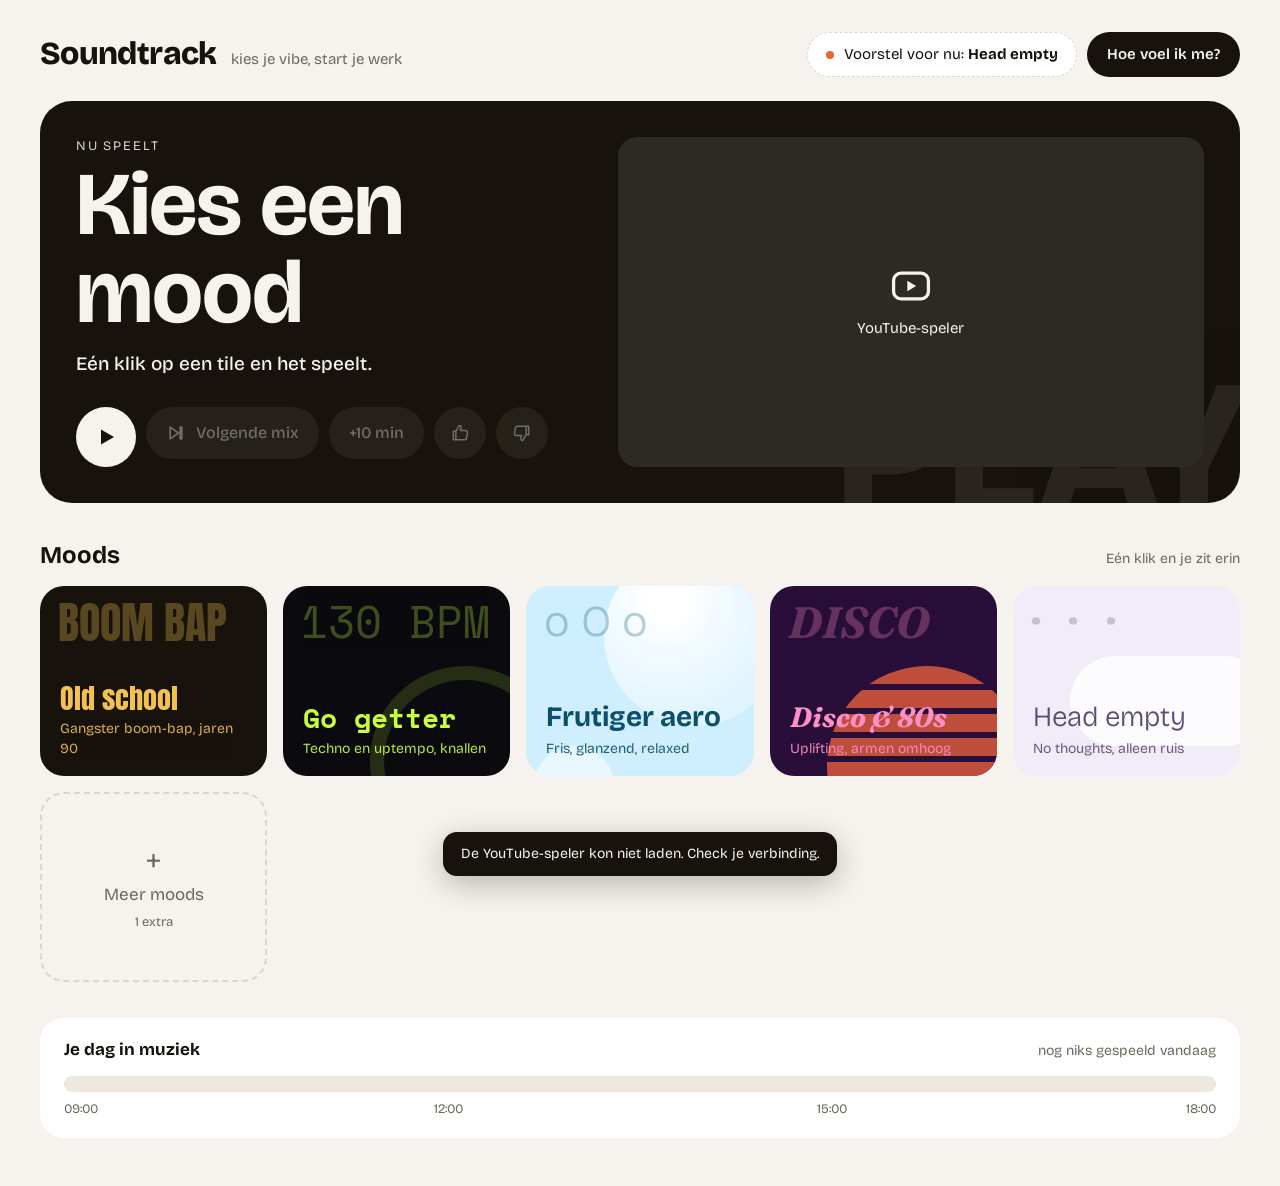
==== index.html @ cbe95373 "Soundtrack MVP: mood-muziekdashboard met YouTube-speler en PWA Co-Authored-By: Claude Opus 5.5 <nore" ====
<!doctype html>
<html lang="nl">
<head>
  <meta charset="utf-8">
  <meta name="viewport" content="width=device-width, initial-scale=1, viewport-fit=cover">
  <title>Soundtrack</title>
  <meta name="description" content="Kies je vibe, start je werk.">
  <meta name="theme-color" content="#F6F3EE">
  <link rel="manifest" href="manifest.json">
  <link rel="icon" href="icons/icon.svg" type="image/svg+xml">
  <link rel="apple-touch-icon" href="icons/icon-192.png">
  <link rel="preconnect" href="https://fonts.googleapis.com">
  <link rel="preconnect" href="https://fonts.gstatic.com" crossorigin>
  <link href="https://fonts.googleapis.com/css2?family=Anton&family=Bricolage+Grotesque:opsz,wght@12..96,300..800&family=Fraunces:ital,opsz,wght@1,9..144,600..800&family=Space+Mono:wght@400;700&display=swap" rel="stylesheet">
  <link rel="stylesheet" href="style.css">
</head>
<body>
  <div class="page">
    <header class="top">
      <h1 class="brand">Soundtrack <span>kies je vibe, start je werk</span></h1>
      <div class="top-actions">
        <button class="chip" id="suggestChip" type="button">
          <span class="dot" aria-hidden="true"></span>
          <span>Voorstel<span class="hide-sm"> voor nu</span>: <strong id="suggestName">…</strong></span>
        </button>
        <div class="feel-wrap">
          <button class="btn-dark" id="feelBtn" type="button" aria-expanded="false" aria-controls="feelPop">Hoe voel ik me?</button>
          <div class="feel-pop" id="feelPop" hidden>
            <p class="feel-q">Hoe voel je je nu?</p>
            <div class="feel-options" id="feelOptions"></div>
            <p class="feel-result" id="feelResult" hidden></p>
          </div>
        </div>
      </div>
    </header>

    <section class="now is-idle" id="now" aria-live="polite">
      <div class="now-word" id="nowWord" aria-hidden="true">PLAY</div>
      <div class="now-info">
        <p class="now-label">Nu speelt</p>
        <h2 class="now-name" id="nowName">Kies een mood</h2>
        <p class="now-sub" id="nowSub">Eén klik op een tile en het speelt.</p>
        <p class="now-meta" id="nowMeta"></p>
        <p class="now-notice" id="nowNotice" hidden></p>
        <div class="controls">
          <button class="ctl ctl-play" id="btnPlay" type="button" aria-label="Afspelen" title="Afspelen / pauze (spatie)" disabled>
            <svg class="i-play" viewBox="0 0 24 24" aria-hidden="true"><path d="M7 4.5v15l13-7.5z"/></svg>
            <svg class="i-pause" viewBox="0 0 24 24" aria-hidden="true"><path d="M7 4h3.5v16H7zM13.5 4H17v16h-3.5z"/></svg>
          </button>
          <button class="ctl ctl-text" id="btnNext" type="button" title="Volgende mix (N)" disabled>
            <svg viewBox="0 0 24 24" aria-hidden="true"><path d="M5 5v14l10-7zM17 5h2v14h-2z" fill="none" stroke="currentColor" stroke-width="2" stroke-linejoin="round"/></svg>
            Volgende mix
          </button>
          <button class="ctl ctl-text" id="btnSkip" type="button" title="10 minuten vooruit" disabled>+10 min</button>
          <button class="ctl ctl-round" id="btnUp" type="button" aria-label="Duim omhoog" aria-pressed="false" title="Vind ik goed" disabled>
            <svg viewBox="0 0 24 24" aria-hidden="true"><path d="M7 10v10H4V10zM7 10l4-7c1.7 0 2.6 1.2 2.2 2.8L12.5 9H19a2 2 0 0 1 2 2.3l-1.2 7A2 2 0 0 1 17.8 20H7" fill="none" stroke="currentColor" stroke-width="1.8" stroke-linejoin="round"/></svg>
          </button>
          <button class="ctl ctl-round" id="btnDown" type="button" aria-label="Duim omlaag" aria-pressed="false" title="Minder vaak" disabled>
            <svg viewBox="0 0 24 24" aria-hidden="true"><path d="M17 14V4h3v10zM17 14l-4 7c-1.7 0-2.6-1.2-2.2-2.8l.7-3.2H5a2 2 0 0 1-2-2.3l1.2-7A2 2 0 0 1 6.2 4H17" fill="none" stroke="currentColor" stroke-width="1.8" stroke-linejoin="round"/></svg>
          </button>
        </div>
      </div>
      <div class="now-player">
        <div class="player-frame">
          <div id="player"></div>
          <div class="player-empty" id="playerEmpty">
            <svg viewBox="0 0 24 24" aria-hidden="true"><rect x="2.5" y="5" width="19" height="14" rx="4" fill="none" stroke="currentColor" stroke-width="1.8"/><path d="M10 9.2v5.6l4.8-2.8z" fill="currentColor"/></svg>
            <span>YouTube-speler</span>
          </div>
        </div>
      </div>
    </section>

    <section class="moods">
      <div class="section-head">
        <h2>Moods</h2>
        <span class="muted">Eén klik en je zit erin</span>
      </div>
      <div class="grid" id="grid"></div>
    </section>

    <section class="day card">
      <div class="section-head">
        <h3>Je dag in muziek</h3>
        <span class="muted" id="dayTotal"></span>
      </div>
      <div class="timeline" id="timeline"></div>
      <div class="ticks" id="ticks"></div>
    </section>
  </div>

  <div class="toast" id="toast" role="status" hidden></div>

  <script src="moods.js"></script>
  <script src="app.js"></script>
</body>
</html>
---- style.css ----
:root {
  --page: #F6F3EE;
  --ink: #17130C;
  --muted: #6E675D;
  --line: #DCD5CA;
  --card: #FFFFFF;
  --chip-dot: #E8692A;
  --ui: 'Bricolage Grotesque', system-ui, -apple-system, 'Segoe UI', sans-serif;

  /* Actieve mood, wordt door app.js gezet */
  --m-bg: #17130C;
  --m-fg: #F6F3EE;
  --m-font: var(--ui);
  --m-weight: 700;
  --m-style: normal;
}

* { box-sizing: border-box; }

html { -webkit-text-size-adjust: 100%; }

body {
  margin: 0;
  background: var(--page);
  color: var(--ink);
  font-family: var(--ui);
  font-size: 16px;
  line-height: 1.4;
}

button { font: inherit; color: inherit; cursor: pointer; }
button:disabled { cursor: default; }
:focus-visible { outline: 3px solid #E8692A; outline-offset: 3px; }

.page {
  max-width: 1280px;
  margin: 0 auto;
  padding: 32px 40px 48px;
}

.muted { color: var(--muted); font-size: 14px; }

/* ---------- header ---------- */
.top {
  display: flex;
  align-items: center;
  justify-content: space-between;
  gap: 16px;
  flex-wrap: wrap;
  margin-bottom: 24px;
}
.brand {
  margin: 0;
  font-size: 32px;
  font-weight: 800;
  letter-spacing: -0.02em;
}
.brand span {
  font-size: 15px;
  font-weight: 400;
  color: var(--muted);
  letter-spacing: 0;
  margin-left: 8px;
}
.top-actions { display: flex; gap: 10px; align-items: center; flex-wrap: wrap; }

.chip {
  display: inline-flex;
  align-items: center;
  gap: 10px;
  padding: 11px 18px;
  border: 1.5px dashed var(--line);
  border-radius: 999px;
  background: var(--card);
  font-size: 15px;
  transition: border-color .15s, transform .15s;
}
.chip:hover { border-color: var(--ink); }
.chip .dot { width: 8px; height: 8px; border-radius: 50%; background: var(--chip-dot); flex: none; }
.chip strong { font-weight: 700; }

.btn-dark {
  padding: 12px 20px;
  border: 0;
  border-radius: 999px;
  background: var(--ink);
  color: var(--page);
  font-weight: 600;
  font-size: 15px;
}
.btn-dark:hover { background: #2E271C; }

.feel-wrap { position: relative; }
.feel-pop {
  position: absolute;
  right: 0;
  top: calc(100% + 8px);
  z-index: 20;
  width: 300px;
  padding: 16px;
  background: var(--card);
  border-radius: 18px;
  box-shadow: 0 12px 40px rgba(23, 19, 12, .18);
}
.feel-q { margin: 0 0 10px; font-weight: 700; }
.feel-options { display: flex; flex-wrap: wrap; gap: 6px; }
.feel-options button {
  padding: 8px 12px;
  border: 1px solid var(--line);
  border-radius: 999px;
  background: var(--page);
  font-size: 14px;
}
.feel-options button:hover { border-color: var(--ink); }
.feel-result { margin: 12px 0 0; font-size: 14px; color: var(--muted); }
.feel-result button {
  margin-left: 4px;
  padding: 4px 10px;
  border: 0;
  border-radius: 999px;
  background: var(--ink);
  color: var(--page);
  font-size: 13px;
}

/* ---------- now playing ---------- */
.now {
  position: relative;
  overflow: hidden;
  display: grid;
  grid-template-columns: minmax(0, 1fr) minmax(0, 1.15fr);
  gap: 32px;
  padding: 36px 36px;
  border-radius: 32px;
  background: var(--m-bg);
  color: var(--m-fg);
  transition: background-color .5s ease, color .5s ease;
}
.now-word {
  position: absolute;
  right: -10px;
  bottom: -0.22em;
  font-family: var(--m-font);
  font-weight: var(--m-weight);
  font-style: var(--m-style);
  font-size: clamp(90px, 15vw, 210px);
  line-height: 1;
  white-space: nowrap;
  color: var(--m-fg);
  opacity: .08;
  pointer-events: none;
  user-select: none;
}
.now-info {
  position: relative;
  display: flex;
  flex-direction: column;
  min-width: 0;
}
.now-label {
  margin: 0 0 6px;
  font-size: 13px;
  letter-spacing: .14em;
  text-transform: uppercase;
  opacity: .85;
}
.now-name {
  margin: 0;
  font-family: var(--m-font);
  font-weight: var(--m-weight);
  font-style: var(--m-style);
  font-size: clamp(44px, 7vw, 92px);
  line-height: .98;
  letter-spacing: -0.01em;
  overflow-wrap: anywhere;
}
.now-sub { margin: 14px 0 0; font-size: 19px; font-weight: 500; }
.now-meta {
  margin: 18px 0 0;
  font-size: 15px;
  opacity: .85;
  overflow: hidden;
  text-overflow: ellipsis;
  display: -webkit-box;
  -webkit-line-clamp: 2;
  -webkit-box-orient: vertical;
}
.now-meta:empty { display: none; }
.now-notice {
  margin: 14px 0 0;
  padding: 10px 14px;
  border-radius: 14px;
  background: color-mix(in srgb, var(--m-fg) 14%, transparent);
  font-size: 14px;
}
.now-notice a { color: inherit; font-weight: 700; }

.controls {
  display: flex;
  flex-wrap: wrap;
  gap: 10px;
  margin-top: auto;
  padding-top: 28px;
}
.ctl {
  display: inline-flex;
  align-items: center;
  justify-content: center;
  gap: 10px;
  height: 52px;
  border: 0;
  border-radius: 999px;
  background: color-mix(in srgb, var(--m-fg) 16%, transparent);
  color: var(--m-fg);
  font-size: 16px;
  font-weight: 500;
  transition: background-color .15s, transform .1s, opacity .2s;
}
.ctl:not(:disabled):hover { background: color-mix(in srgb, var(--m-fg) 26%, transparent); }
.ctl:not(:disabled):active { transform: scale(.96); }
.ctl:disabled { opacity: .4; }
.ctl svg { width: 20px; height: 20px; }
.ctl-text { padding: 0 20px; }
.ctl-round { width: 52px; }
.ctl-play {
  width: 60px;
  height: 60px;
  background: var(--m-fg);
  color: var(--m-bg);
}
.ctl-play:not(:disabled):hover { background: var(--m-fg); filter: brightness(1.08); }
.ctl-play svg { width: 24px; height: 24px; fill: currentColor; }
.ctl-play .i-pause { display: none; }
.now.is-playing .ctl-play .i-pause { display: block; }
.now.is-playing .ctl-play .i-play { display: none; }
.ctl[aria-pressed="true"] { background: var(--m-fg); color: var(--m-bg); }

.now-player { position: relative; align-self: center; min-width: 0; }
.player-frame {
  position: relative;
  aspect-ratio: 16 / 9;
  border-radius: 20px;
  overflow: hidden;
  background: color-mix(in srgb, var(--m-fg) 10%, var(--m-bg));
}
.player-frame iframe,
.player-frame #player { position: absolute; inset: 0; width: 100%; height: 100%; border: 0; }
.player-empty {
  position: absolute;
  inset: 0;
  display: flex;
  flex-direction: column;
  align-items: center;
  justify-content: center;
  gap: 10px;
  font-size: 15px;
  background: color-mix(in srgb, var(--m-fg) 10%, var(--m-bg));
}
.player-empty svg { width: 44px; height: 44px; }
.player-empty[hidden] { display: none; }

/* ---------- moods grid ---------- */
.moods { margin-top: 36px; }
.section-head {
  display: flex;
  align-items: baseline;
  justify-content: space-between;
  gap: 12px;
  margin-bottom: 14px;
}
.section-head h2 { margin: 0; font-size: 24px; font-weight: 700; }
.section-head h3 { margin: 0; font-size: 17px; font-weight: 700; }

.grid {
  display: grid;
  grid-template-columns: repeat(5, minmax(0, 1fr));
  gap: 16px;
}

.tile {
  --t-bg: #222; --t-fg: #fff;
  position: relative;
  overflow: hidden;
  display: flex;
  flex-direction: column;
  justify-content: flex-end;
  min-height: 190px;
  padding: 18px 20px;
  border: 0;
  border-radius: 24px;
  background: var(--t-bg);
  color: var(--t-fg);
  text-align: left;
  isolation: isolate;
  transition: transform .18s ease, box-shadow .18s ease;
}
.tile:hover { transform: translateY(-3px); box-shadow: 0 10px 28px rgba(23, 19, 12, .16); }
.tile:active { transform: translateY(0) scale(.98); }
.tile.is-active { box-shadow: 0 0 0 4px var(--page), 0 0 0 7px var(--ink); }
.tile.is-active::after {
  content: "";
  position: absolute;
  top: 16px;
  right: 16px;
  width: 10px;
  height: 10px;
  border-radius: 50%;
  background: var(--t-fg);
  animation: pulse 1.6s ease-in-out infinite;
}
@keyframes pulse { 50% { opacity: .25; transform: scale(.7); } }

.tile-word {
  position: absolute;
  top: 14px;
  left: 18px;
  right: 10px;
  z-index: -1;
  font-family: var(--t-font);
  font-weight: var(--t-weight);
  font-style: var(--t-style);
  font-size: 44px;
  line-height: 1;
  white-space: nowrap;
  opacity: .28;
}
.tile-name {
  font-family: var(--t-font);
  font-weight: var(--t-weight);
  font-style: var(--t-style);
  font-size: 28px;
  line-height: 1.05;
}
.tile-sub { margin-top: 6px; font-size: 14px; opacity: .9; }
.tile-deco { position: absolute; z-index: -1; pointer-events: none; }

/* deco: boombap — dikke onderlijn */
.deco-boombap .tile-word { opacity: .3; }
/* deco: bpm — ring */
.deco-bpm .tile-deco {
  width: 190px; height: 190px; right: -50px; bottom: -80px;
  border-radius: 50%;
  border: 14px solid var(--t-fg);
  opacity: .14;
}
.deco-bpm .tile-word { font-weight: 400; }
/* deco: bubbles — glanzende bubbels */
.deco-bubbles .tile-deco {
  width: 180px; height: 180px; right: -30px; top: -40px;
  border-radius: 50%;
  background: radial-gradient(circle at 35% 30%, #fff 0 12%, rgba(255,255,255,.75) 30%, rgba(255,255,255,.35) 70%);
  box-shadow: -120px 150px 0 -50px rgba(255,255,255,.55);
}
.deco-bubbles .tile-word { font-weight: 300; }
/* deco: sun — oranje zon */
.deco-sun .tile-deco {
  width: 200px; height: 200px; right: -30px; bottom: -90px;
  border-radius: 50%;
  background: repeating-linear-gradient(180deg, #F0643C 0 18px, transparent 18px 24px);
  opacity: .75;
}
/* deco: cloud — zachte wolk */
.deco-cloud .tile-deco {
  width: 200px; height: 90px; right: -30px; top: 70px;
  border-radius: 999px;
  background: #fff;
  opacity: .8;
}
.deco-cloud .tile-word { font-weight: 700; letter-spacing: .2em; }

.tile-more {
  align-items: center;
  justify-content: center;
  gap: 6px;
  background: transparent;
  color: var(--muted);
  border: 2px dashed var(--line);
  font-size: 17px;
}
.tile-more:hover { border-color: var(--muted); box-shadow: none; }
.tile-more .plus { font-size: 34px; font-weight: 300; line-height: 1; }
.tile-more small { font-size: 13px; max-width: 200px; text-align: center; }

/* ---------- je dag in muziek ---------- */
.card {
  margin-top: 36px;
  padding: 20px 24px 16px;
  border-radius: 24px;
  background: var(--card);
}
.timeline {
  position: relative;
  height: 16px;
  border-radius: 999px;
  background: #EEE8DF;
  overflow: hidden;
}
.seg {
  position: absolute;
  top: 0;
  bottom: 0;
  min-width: 3px;
  border-left: 2px solid var(--card);
}
.feel-mark {
  position: absolute;
  top: 50%;
  width: 10px;
  height: 10px;
  margin: -5px 0 0 -5px;
  border-radius: 50%;
  background: var(--ink);
  border: 2px solid var(--card);
}
.now-mark {
  position: absolute;
  top: 0;
  bottom: 0;
  width: 2px;
  background: var(--chip-dot);
}
.ticks {
  position: relative;
  height: 22px;
  margin-top: 8px;
  font-size: 13px;
  color: var(--muted);
}
.ticks span { position: absolute; transform: translateX(-50%); }
.ticks span:first-child { transform: none; }
.ticks span:last-child { transform: translateX(-100%); }
.day-empty { font-size: 14px; color: var(--muted); margin: 6px 0 0; }

/* ---------- toast ---------- */
.toast {
  position: fixed;
  left: 50%;
  bottom: 24px;
  transform: translateX(-50%);
  z-index: 50;
  max-width: calc(100% - 32px);
  padding: 12px 18px;
  border-radius: 14px;
  background: var(--ink);
  color: var(--page);
  font-size: 14px;
  box-shadow: 0 8px 30px rgba(0,0,0,.25);
}
.toast a { color: inherit; font-weight: 700; }

/* ---------- responsive ---------- */
@media (max-width: 1100px) {
  .grid { grid-template-columns: repeat(3, minmax(0, 1fr)); }
}
@media (max-width: 860px) {
  .page { padding: 20px 16px 32px; }
  .now { grid-template-columns: 1fr; padding: 24px 20px; gap: 20px; border-radius: 24px; }
  .now-player { order: -1; }
  .controls { padding-top: 20px; }
  .grid { grid-template-columns: repeat(2, minmax(0, 1fr)); gap: 12px; }
  .tile { min-height: 150px; padding: 14px 16px; border-radius: 20px; }
  .tile-name { font-size: 23px; }
  .tile-word { font-size: 34px; }
  .feel-pop { width: min(300px, calc(100vw - 32px)); }
}
@media (max-width: 520px) {
  .brand { font-size: 26px; }
  .brand span { display: block; margin: 2px 0 0; font-size: 14px; }
  .top-actions { width: 100%; }
  .chip { flex: 1; justify-content: center; padding: 10px 12px; font-size: 14px; }
  .hide-sm { display: none; }
  .btn-dark { padding: 11px 16px; font-size: 14px; }
  .ctl { height: 48px; }
  .ctl-round { width: 48px; }
  .ctl-play { width: 56px; height: 56px; }
  .ctl-text { padding: 0 16px; font-size: 15px; }
  .tile-sub { font-size: 13px; }
}

@media (prefers-reduced-motion: reduce) {
  *, *::before, *::after { transition: none !important; animation: none !important; }
}
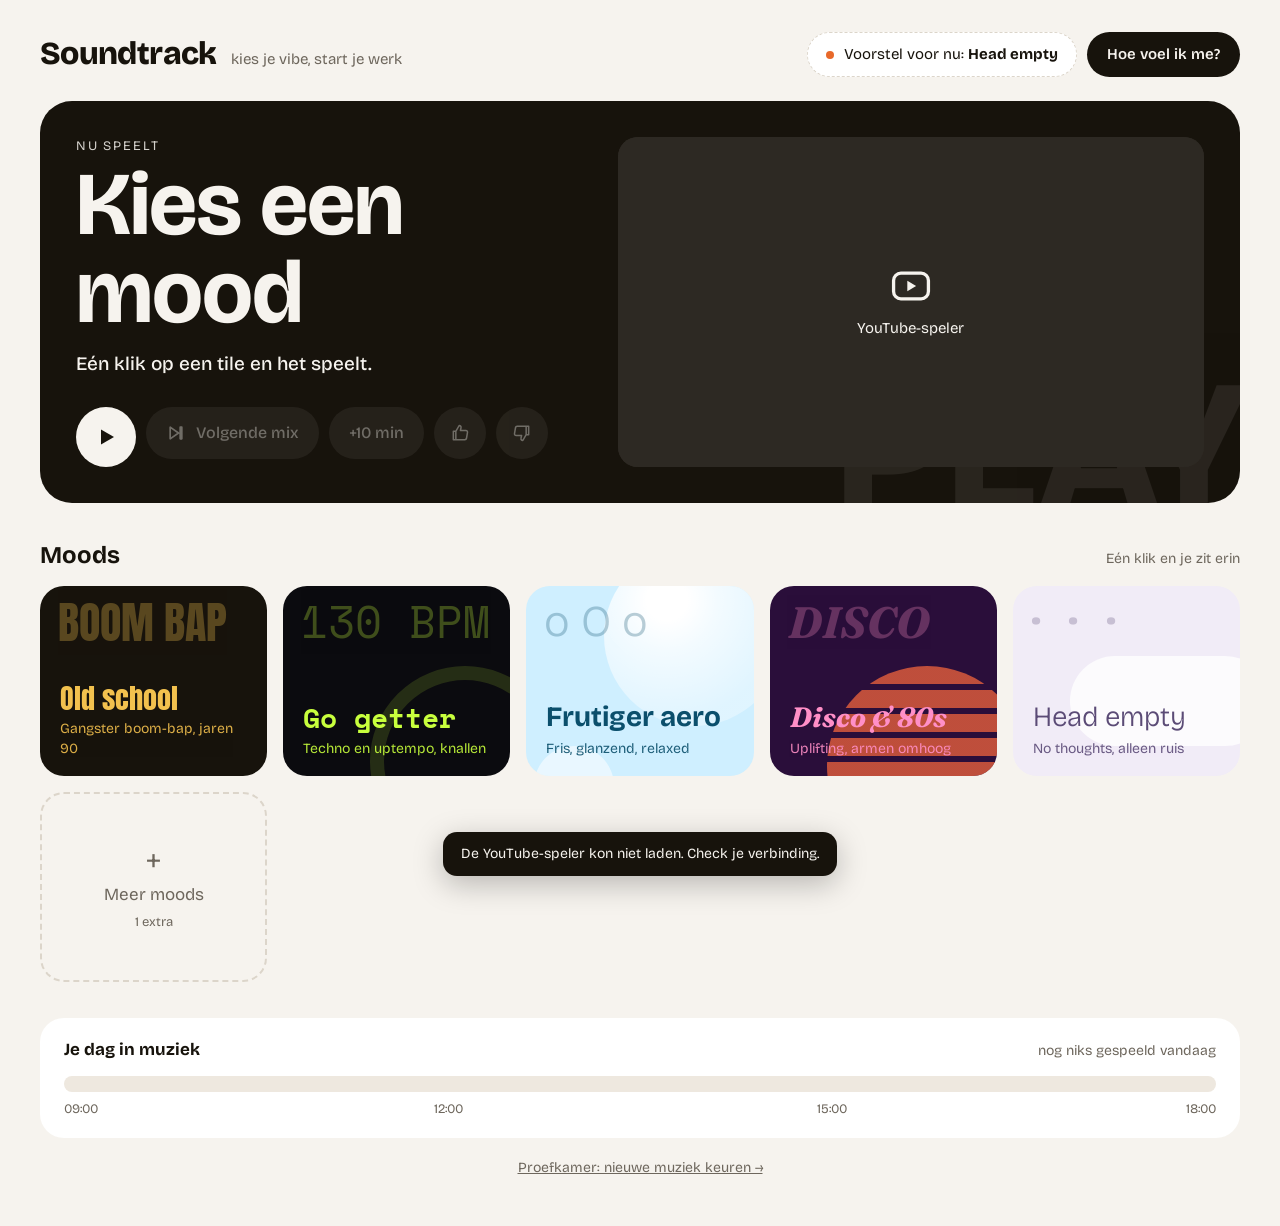
==== commit b2b6520e: "Proefkamer toegevoegd en offline livestreams vervangen - proef.html/proef.js/kandidaten.js: kandidaa" ====
--- a/index.html
+++ b/index.html
@@ -87,6 +87,8 @@
       <div class="timeline" id="timeline"></div>
       <div class="ticks" id="ticks"></div>
     </section>
+
+    <p class="foot"><a href="proef.html">Proefkamer: nieuwe muziek keuren →</a></p>
   </div>
 
   <div class="toast" id="toast" role="status" hidden></div>
--- a/style.css
+++ b/style.css
@@ -430,6 +430,10 @@
 .ticks span:first-child { transform: none; }
 .ticks span:last-child { transform: translateX(-100%); }
 .day-empty { font-size: 14px; color: var(--muted); margin: 6px 0 0; }
+
+.foot { margin: 20px 0 0; text-align: center; font-size: 14px; }
+.foot a { color: var(--muted); }
+.foot a:hover { color: var(--ink); }
 
 /* ---------- toast ---------- */
 .toast {
